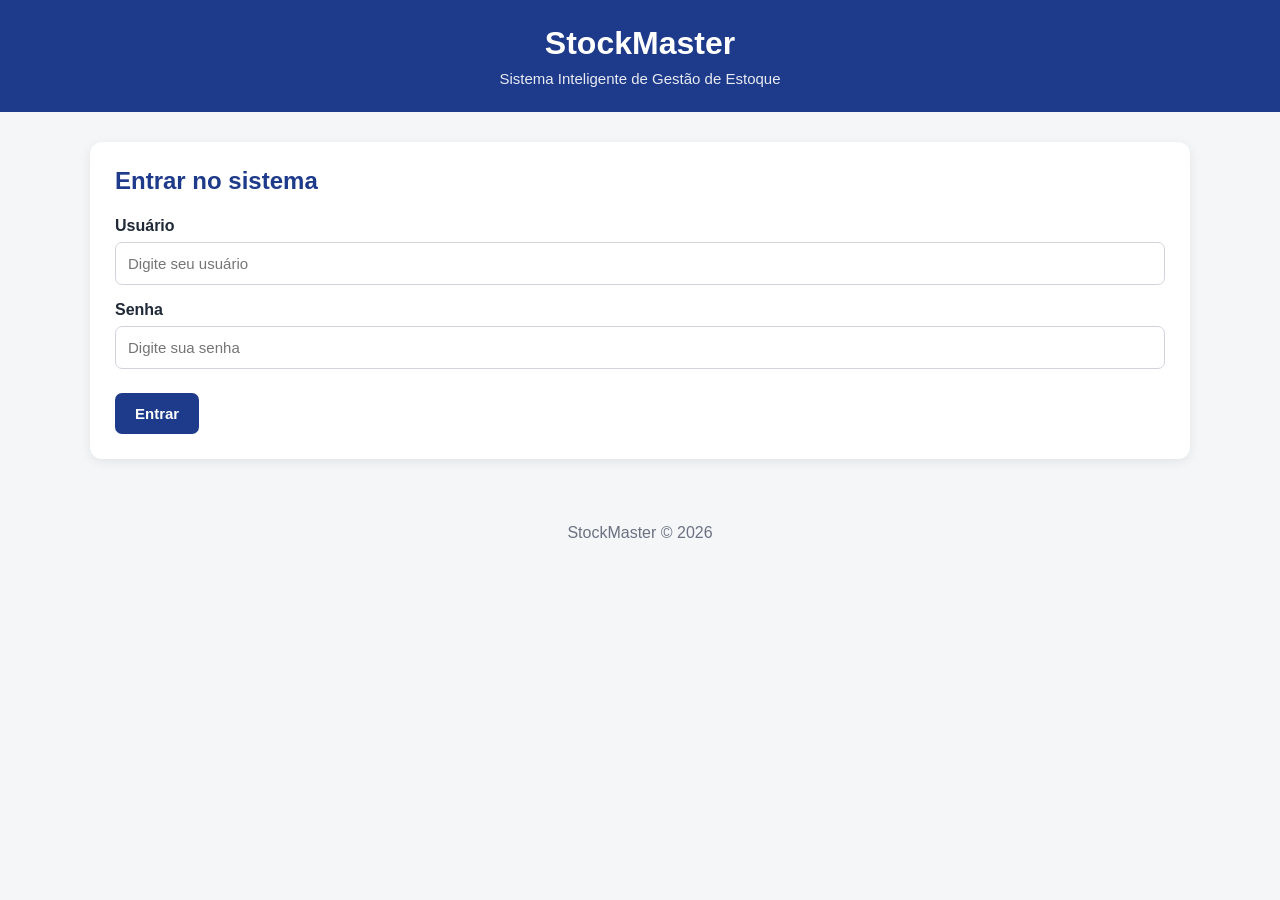
==== index.html @ a63d7cd3 "Atualizar o index.html" ====
<!DOCTYPE html><html lang="pt-BR">
<head>
    <meta charset="UTF-8">
    <meta name="viewport" content="width=device-width, initial-scale=1.0">
    <title>StockMaster - Dashboard</title>
    <link rel="stylesheet" href="style.css"><script>
    // Verificar se o usuário está logado
    if (localStorage.getItem("usuarioLogado") !== "true") {
        window.location.href = "login.html";
    }
</script>

</head><body><header>
    <div>
        <h1>StockMaster</h1>
        <p>Sistema Inteligente de Gestão de Estoque</p>
    </div>
</header><main><section class="dashboard">
    <h2>Dashboard</h2>

    <div class="cards">

        <div class="card">
            <h3>Produtos</h3>
            <p id="totalProdutos">0</p>
        </div>

        <div class="card">
            <h3>Estoque baixo</h3>
            <p id="estoqueBaixo">0</p>
        </div>

        <div class="card">
            <h3>Alertas</h3>
            <p id="totalAlertas">0</p>
        </div>

    </div>
</section>

<section class="menu">

    <h2>Gestão de Estoque</h2>

    <div class="menu-grid">

        <button onclick="window.location.href='cadastro-produtos.html'">
            <span>📦</span>
            <strong>Cadastro de Produtos</strong>
            <small>Cadastre e gerencie produtos</small>
        </button>

        <button onclick="window.location.href='entrada-estoque.html'">
            <span>📥</span>
            <strong>Entrada de Estoque</strong>
            <small>Registre produtos recebidos</small>
        </button>

        <button onclick="window.location.href='saida-estoque.html'">
            <span>📤</span>
            <strong>Saída de Estoque</strong>
            <small>Registre produtos retirados</small>
        </button>

        <button onclick="window.location.href='alertas.html'">
            <span>⚠️</span>
            <strong>Alertas</strong>
            <small>Consulte os alertas do estoque</small>
        </button>

        <button onclick="window.location.href='inventario.html'">
            <span>📋</span>
            <strong>Consulta de Inventário</strong>
            <small>Consulte todos os produtos</small>
        </button>

    </div>

</section>

</main><footer>
    <p>StockMaster © 2026</p>
</footer><script src="script.js"></script></body>
</html>
---- style.css ----
* {
    box-sizing: border-box;
    margin: 0;
    padding: 0;
}

body {
    font-family: Arial, sans-serif;
    background: #f4f6f8;
    color: #1f2937;
    min-height: 100vh;
}

header {
    background: #1e3a8a;
    color: white;
    padding: 25px 20px;
    text-align: center;
}

header h1 {
    font-size: 32px;
    margin-bottom: 8px;
}

header p {
    font-size: 15px;
    opacity: 0.9;
}

main {
    width: 92%;
    max-width: 1100px;
    margin: 30px auto;
}

.dashboard h2,
.menu h2 {
    margin-bottom: 18px;
    color: #1e3a8a;
}

.cards {
    display: grid;
    grid-template-columns: repeat(3, 1fr);
    gap: 18px;
    margin-bottom: 35px;
}

.card {
    background: white;
    padding: 25px;
    border-radius: 12px;
    box-shadow: 0 3px 12px rgba(0, 0, 0, 0.08);
    text-align: center;
}

.card h3 {
    font-size: 16px;
    margin-bottom: 12px;
}

.card p {
    font-size: 32px;
    font-weight: bold;
    color: #1e3a8a;
}

.menu-grid {
    display: grid;
    grid-template-columns: repeat(2, 1fr);
    gap: 18px;
}

.menu-grid button {
    background: white;
    border: none;
    border-radius: 12px;
    padding: 22px;
    text-align: left;
    cursor: pointer;
    box-shadow: 0 3px 12px rgba(0, 0, 0, 0.08);
    transition: transform 0.2s, box-shadow 0.2s;
}

.menu-grid button:hover {
    transform: translateY(-3px);
    box-shadow: 0 6px 16px rgba(0, 0, 0, 0.12);
}

.menu-grid span {
    display: block;
    font-size: 28px;
    margin-bottom: 10px;
}

.menu-grid strong {
    display: block;
    color: #1e3a8a;
    font-size: 17px;
    margin-bottom: 6px;
}

.menu-grid small {
    color: #6b7280;
    font-size: 13px;
}

.form-container {
    background: white;
    padding: 25px;
    border-radius: 12px;
    box-shadow: 0 3px 12px rgba(0, 0, 0, 0.08);
}

.form-container h2 {
    color: #1e3a8a;
    margin-bottom: 22px;
}

.form-group {
    margin-bottom: 16px;
}

.form-group label {
    display: block;
    font-weight: bold;
    margin-bottom: 7px;
}

.form-group input,
.form-group select {
    width: 100%;
    padding: 12px;
    border: 1px solid #d1d5db;
    border-radius: 7px;
    font-size: 15px;
}

.btn {
    border: none;
    border-radius: 7px;
    padding: 12px 20px;
    cursor: pointer;
    font-size: 15px;
    font-weight: bold;
    margin-right: 8px;
    margin-top: 8px;
}

.btn-primary {
    background: #1e3a8a;
    color: white;
}

.btn-secondary {
    background: #6b7280;
    color: white;
}

.btn-danger {
    background: #dc2626;
    color: white;
}

.table-container {
    background: white;
    border-radius: 12px;
    padding: 20px;
    overflow-x: auto;
    box-shadow: 0 3px 12px rgba(0, 0, 0, 0.08);
}

table {
    width: 100%;
    border-collapse: collapse;
}

th,
td {
    padding: 12px;
    border-bottom: 1px solid #e5e7eb;
    text-align: left;
}

th {
    background: #eff6ff;
    color: #1e3a8a;
}

.alert {
    padding: 15px;
    border-radius: 8px;
    margin-bottom: 12px;
    background: #fef3c7;
    border-left: 5px solid #f59e0b;
}

.back {
    display: inline-block;
    margin-bottom: 20px;
    color: #1e3a8a;
    font-weight: bold;
    text-decoration: none;
}

footer {
    text-align: center;
    padding: 25px;
    margin-top: 40px;
    color: #6b7280;
}

@media (max-width: 700px) {

    header h1 {
        font-size: 26px;
    }

    .cards {
        grid-template-columns: 1fr;
    }

    .menu-grid {
        grid-template-columns: 1fr;
    }

    main {
        width: 94%;
    }
}
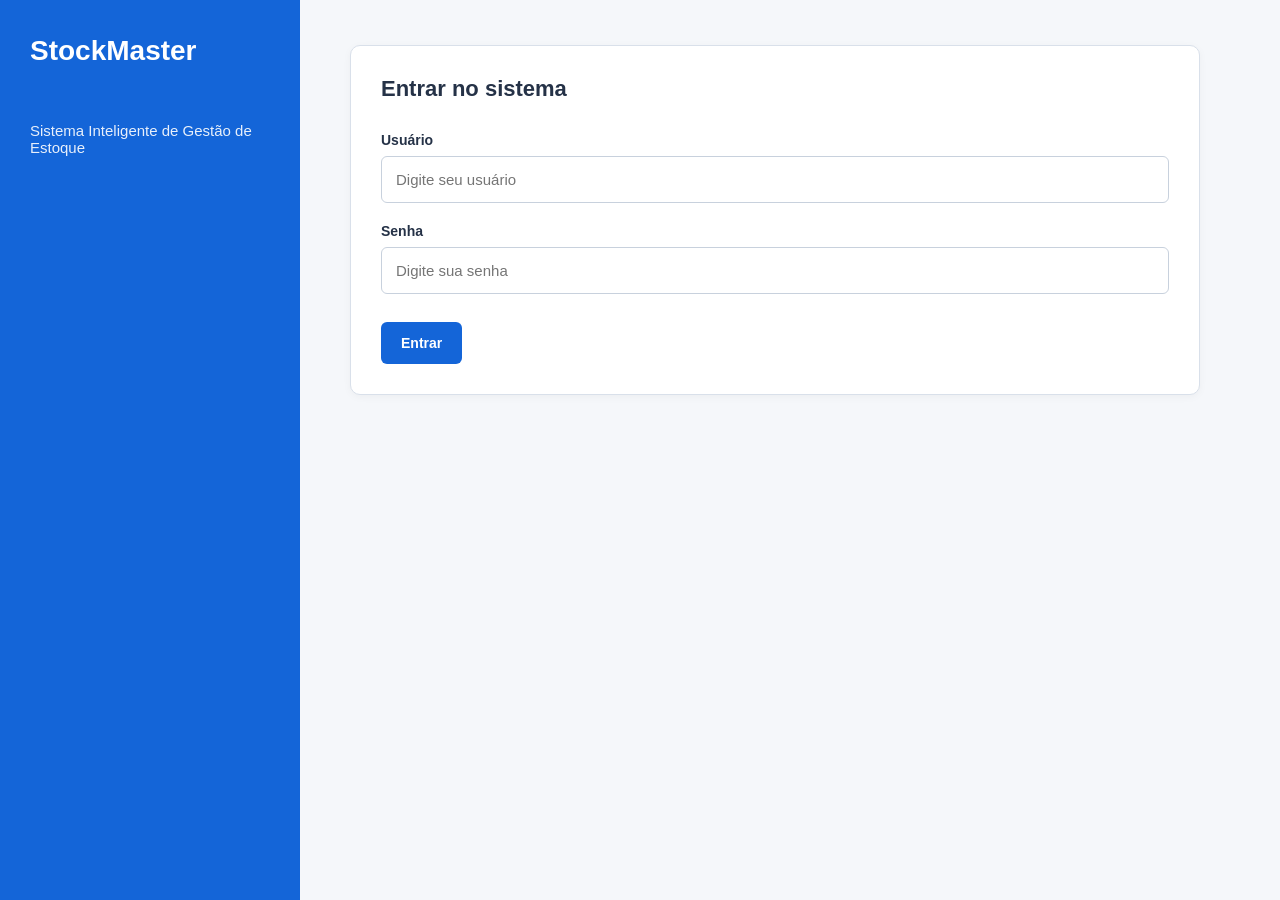
==== commit 5422f1c1: "Atualizar o index.html" ====
--- a/index.html
+++ b/index.html
@@ -1,84 +1,107 @@
- <!DOCTYPE html><html lang="pt-BR">
+<!DOCTYPE html>
+<html lang="pt-BR">
 <head>
     <meta charset="UTF-8">
     <meta name="viewport" content="width=device-width, initial-scale=1.0">
     <title>StockMaster - Dashboard</title>
-    <link rel="stylesheet" href="style.css"><script>
-    // Verificar se o usuário está logado
-    if (localStorage.getItem("usuarioLogado") !== "true") {
-        window.location.href = "login.html";
-    }
-</script>
+    <link rel="stylesheet" href="style.css">
 
-</head><body><header>
-    <div>
-        <h1>StockMaster</h1>
-        <p>Sistema Inteligente de Gestão de Estoque</p>
-    </div>
-</header><main><section class="dashboard">
-    <h2>Dashboard</h2>
+    <script>
+        if (localStorage.getItem("usuarioLogado") !== "true") {
+            window.location.href = "login.html";
+        }
+    </script>
+</head>
 
-    <div class="cards">
+<body>
 
-        <div class="card">
-            <h3>Produtos</h3>
-            <p id="totalProdutos">0</p>
+<header>
+    <h1>StockMaster</h1>
+
+    <nav>
+        <p>⌂ &nbsp; Dashboard</p>
+        <p>▣ &nbsp; Produtos</p>
+        <p>↕ &nbsp; Movimentações</p>
+        <p>▥ &nbsp; Relatórios</p>
+        <p>♙ &nbsp; Usuários</p>
+        <p>↪ &nbsp; Sair</p>
+    </nav>
+</header>
+
+<main>
+
+    <section class="dashboard">
+
+        <h2>Dashboard</h2>
+
+        <div class="cards">
+
+            <div class="card">
+                <h3>Produtos</h3>
+                <p id="totalProdutos">0</p>
+            </div>
+
+            <div class="card">
+                <h3>Estoque baixo</h3>
+                <p id="estoqueBaixo">0</p>
+            </div>
+
+            <div class="card">
+                <h3>Alertas</h3>
+                <p id="totalAlertas">0</p>
+            </div>
+
         </div>
 
-        <div class="card">
-            <h3>Estoque baixo</h3>
-            <p id="estoqueBaixo">0</p>
+    </section>
+
+    <section class="menu">
+
+        <h2>Gestão de Estoque</h2>
+
+        <div class="menu-grid">
+
+            <button onclick="window.location.href='cadastro-produtos.html'">
+                <span>📦</span>
+                <strong>Cadastro de Produtos</strong>
+                <small>Cadastre e gerencie produtos</small>
+            </button>
+
+            <button onclick="window.location.href='entrada-estoque.html'">
+                <span>📥</span>
+                <strong>Entrada de Estoque</strong>
+                <small>Registre produtos recebidos</small>
+            </button>
+
+            <button onclick="window.location.href='saida-estoque.html'">
+                <span>📤</span>
+                <strong>Saída de Estoque</strong>
+                <small>Registre produtos retirados</small>
+            </button>
+
+            <button onclick="window.location.href='alertas.html'">
+                <span>⚠️</span>
+                <strong>Alertas</strong>
+                <small>Consulte os alertas do estoque</small>
+            </button>
+
+            <button onclick="window.location.href='inventario.html'">
+                <span>📋</span>
+                <strong>Consulta de Inventário</strong>
+                <small>Consulte todos os produtos</small>
+            </button>
+
         </div>
 
-        <div class="card">
-            <h3>Alertas</h3>
-            <p id="totalAlertas">0</p>
-        </div>
+    </section>
 
-    </div>
-</section>
+</main>
 
-<section class="menu">
+<footer>
+    <p>StockMaster © 2026</p>
+</footer>
 
-    <h2>Gestão de Estoque</h2>
+<script src="script.js"></script>
 
-    <div class="menu-grid">
-
-        <button onclick="window.location.href='cadastro-produtos.html'">
-            <span>📦</span>
-            <strong>Cadastro de Produtos</strong>
-            <small>Cadastre e gerencie produtos</small>
-        </button>
-
-        <button onclick="window.location.href='entrada-estoque.html'">
-            <span>📥</span>
-            <strong>Entrada de Estoque</strong>
-            <small>Registre produtos recebidos</small>
-        </button>
-
-        <button onclick="window.location.href='saida-estoque.html'">
-            <span>📤</span>
-            <strong>Saída de Estoque</strong>
-            <small>Registre produtos retirados</small>
-        </button>
-
-        <button onclick="window.location.href='alertas.html'">
-            <span>⚠️</span>
-            <strong>Alertas</strong>
-            <small>Consulte os alertas do estoque</small>
-        </button>
-
-        <button onclick="window.location.href='inventario.html'">
-            <span>📋</span>
-            <strong>Consulta de Inventário</strong>
-            <small>Consulte todos os produtos</small>
-        </button>
-
-    </div>
-
-</section>
-
-</main><footer>
-    <p>StockMaster © 2026</p>
-</footer><script src="script.js"></script></body>
+</body>
 </html>
--- a/style.css
+++ b/style.css
@@ -1,3 +1,7 @@
+/* =========================
+   CONFIGURAÇÕES GERAIS
+========================= */
+
 * {
     box-sizing: border-box;
     margin: 0;
@@ -6,21 +10,30 @@
 
 body {
     font-family: Arial, sans-serif;
-    background: #f4f6f8;
-    color: #1f2937;
+    background: #F5F7FA;
+    color: #253247;
     min-height: 100vh;
 }
 
+/* =========================
+   MENU LATERAL
+========================= */
+
 header {
-    background: #1e3a8a;
-    color: white;
-    padding: 25px 20px;
-    text-align: center;
+    position: fixed;
+    left: 0;
+    top: 0;
+    width: 300px;
+    height: 100vh;
+    background: #1465D8;
+    color: #FFFFFF;
+    padding: 35px 30px;
+    text-align: left;
 }
 
 header h1 {
-    font-size: 32px;
-    margin-bottom: 8px;
+    font-size: 28px;
+    margin-bottom: 55px;
 }
 
 header p {
@@ -28,147 +41,207 @@
     opacity: 0.9;
 }
 
+/* =========================
+   CONTEÚDO PRINCIPAL
+========================= */
+
 main {
-    width: 92%;
-    max-width: 1100px;
-    margin: 30px auto;
-}
+    margin-left: 300px;
+    width: calc(100% - 300px);
+    min-height: calc(100vh - 72px);
+    padding: 45px 50px;
+}
+
+/* =========================
+   TÍTULOS
+========================= */
 
 .dashboard h2,
-.menu h2 {
-    margin-bottom: 18px;
-    color: #1e3a8a;
-}
+.menu h2,
+.form-container h2,
+.table-container h2 {
+    color: #253247;
+    font-size: 30px;
+    margin-bottom: 25px;
+}
+
+/* =========================
+   DASHBOARD
+========================= */
 
 .cards {
     display: grid;
     grid-template-columns: repeat(3, 1fr);
-    gap: 18px;
-    margin-bottom: 35px;
+    gap: 20px;
+    margin-bottom: 40px;
 }
 
 .card {
-    background: white;
-    padding: 25px;
-    border-radius: 12px;
-    box-shadow: 0 3px 12px rgba(0, 0, 0, 0.08);
-    text-align: center;
+    background: #FFFFFF;
+    padding: 28px;
+    border-radius: 10px;
+    border: 1px solid #D9E0EA;
+    box-shadow: 0 2px 8px rgba(0, 0, 0, 0.04);
+    text-align: left;
 }
 
 .card h3 {
     font-size: 16px;
-    margin-bottom: 12px;
+    margin-bottom: 15px;
+    color: #68758A;
 }
 
 .card p {
     font-size: 32px;
     font-weight: bold;
-    color: #1e3a8a;
-}
+    color: #1465D8;
+}
+
+/* =========================
+   MENU DO DASHBOARD
+========================= */
 
 .menu-grid {
     display: grid;
     grid-template-columns: repeat(2, 1fr);
-    gap: 18px;
+    gap: 20px;
 }
 
 .menu-grid button {
-    background: white;
-    border: none;
-    border-radius: 12px;
-    padding: 22px;
+    background: #FFFFFF;
+    border: 1px solid #D9E0EA;
+    border-radius: 10px;
+    padding: 25px;
     text-align: left;
     cursor: pointer;
-    box-shadow: 0 3px 12px rgba(0, 0, 0, 0.08);
-    transition: transform 0.2s, box-shadow 0.2s;
+    box-shadow: 0 2px 8px rgba(0, 0, 0, 0.04);
+    transition: 0.2s;
 }
 
 .menu-grid button:hover {
-    transform: translateY(-3px);
-    box-shadow: 0 6px 16px rgba(0, 0, 0, 0.12);
+    transform: translateY(-2px);
+    box-shadow: 0 5px 14px rgba(0, 0, 0, 0.08);
 }
 
 .menu-grid span {
     display: block;
     font-size: 28px;
-    margin-bottom: 10px;
+    margin-bottom: 12px;
 }
 
 .menu-grid strong {
     display: block;
-    color: #1e3a8a;
+    color: #253247;
     font-size: 17px;
-    margin-bottom: 6px;
+    margin-bottom: 7px;
 }
 
 .menu-grid small {
-    color: #6b7280;
+    color: #68758A;
     font-size: 13px;
 }
 
+/* =========================
+   FORMULÁRIOS
+========================= */
+
 .form-container {
-    background: white;
-    padding: 25px;
-    border-radius: 12px;
-    box-shadow: 0 3px 12px rgba(0, 0, 0, 0.08);
+    background: #FFFFFF;
+    padding: 30px;
+    border-radius: 10px;
+    border: 1px solid #D9E0EA;
+    box-shadow: 0 2px 8px rgba(0, 0, 0, 0.04);
+    max-width: 850px;
 }
 
 .form-container h2 {
-    color: #1e3a8a;
-    margin-bottom: 22px;
+    font-size: 22px;
+    margin-bottom: 30px;
 }
 
 .form-group {
-    margin-bottom: 16px;
+    margin-bottom: 20px;
 }
 
 .form-group label {
     display: block;
-    font-weight: bold;
-    margin-bottom: 7px;
+    font-size: 14px;
+    font-weight: 600;
+    margin-bottom: 8px;
+    color: #253247;
 }
 
 .form-group input,
 .form-group select {
     width: 100%;
-    padding: 12px;
-    border: 1px solid #d1d5db;
-    border-radius: 7px;
+    padding: 14px;
+    border: 1px solid #C8D1DD;
+    border-radius: 6px;
+    background: #FFFFFF;
     font-size: 15px;
-}
+    color: #253247;
+}
+
+.form-group input:focus,
+.form-group select:focus {
+    outline: none;
+    border-color: #1465D8;
+}
+
+/* =========================
+   BOTÕES
+========================= */
 
 .btn {
     border: none;
-    border-radius: 7px;
-    padding: 12px 20px;
+    border-radius: 6px;
+    padding: 13px 20px;
     cursor: pointer;
-    font-size: 15px;
-    font-weight: bold;
+    font-size: 14px;
+    font-weight: 700;
     margin-right: 8px;
     margin-top: 8px;
 }
 
 .btn-primary {
-    background: #1e3a8a;
-    color: white;
+    background: #1465D8;
+    color: #FFFFFF;
+}
+
+.btn-primary:hover {
+    background: #0F55B8;
 }
 
 .btn-secondary {
-    background: #6b7280;
-    color: white;
+    background: #68758A;
+    color: #FFFFFF;
+}
+
+.btn-secondary:hover {
+    background: #536174;
 }
 
 .btn-danger {
-    background: #dc2626;
-    color: white;
-}
+    background: #D64545;
+    color: #FFFFFF;
+}
+
+.btn-danger:hover {
+    background: #B93636;
+}
+
+/* =========================
+   TABELAS
+========================= */
 
 .table-container {
-    background: white;
-    border-radius: 12px;
-    padding: 20px;
+    background: #FFFFFF;
+    border-radius: 10px;
+    padding: 25px;
     overflow-x: auto;
-    box-shadow: 0 3px 12px rgba(0, 0, 0, 0.08);
+    border: 1px solid #D9E0EA;
+    box-shadow: 0 2px 8px rgba(0, 0, 0, 0.04);
+    max-width: 900px;
 }
 
 table {
@@ -178,54 +251,27 @@
 
 th,
 td {
-    padding: 12px;
-    border-bottom: 1px solid #e5e7eb;
-    text-align: left;
+    padding: 16px 12px;
+    border-bottom: 1px solid #E5E9EF;
+    text-align: left;
+    white-space: nowrap;
 }
 
 th {
-    background: #eff6ff;
-    color: #1e3a8a;
-}
+    background: #F5F7FA;
+    color: #68758A;
+    font-size: 14px;
+}
+
+td {
+    font-size: 15px;
+    color: #253247;
+}
+
+/* =========================
+   ALERTAS
+========================= */
 
 .alert {
     padding: 15px;
-    border-radius: 8px;
-    margin-bottom: 12px;
-    background: #fef3c7;
-    border-left: 5px solid #f59e0b;
-}
-
-.back {
-    display: inline-block;
-    margin-bottom: 20px;
-    color: #1e3a8a;
-    font-weight: bold;
-    text-decoration: none;
-}
-
-footer {
-    text-align: center;
-    padding: 25px;
-    margin-top: 40px;
-    color: #6b7280;
-}
-
-@media (max-width: 700px) {
-
-    header h1 {
-        font-size: 26px;
-    }
-
-    .cards {
-        grid-template-columns: 1fr;
-    }
-
-    .menu-grid {
-        grid-template-columns: 1fr;
-    }
-
-    main {
-        width: 94%;
-    }
-}+    border-radius: 
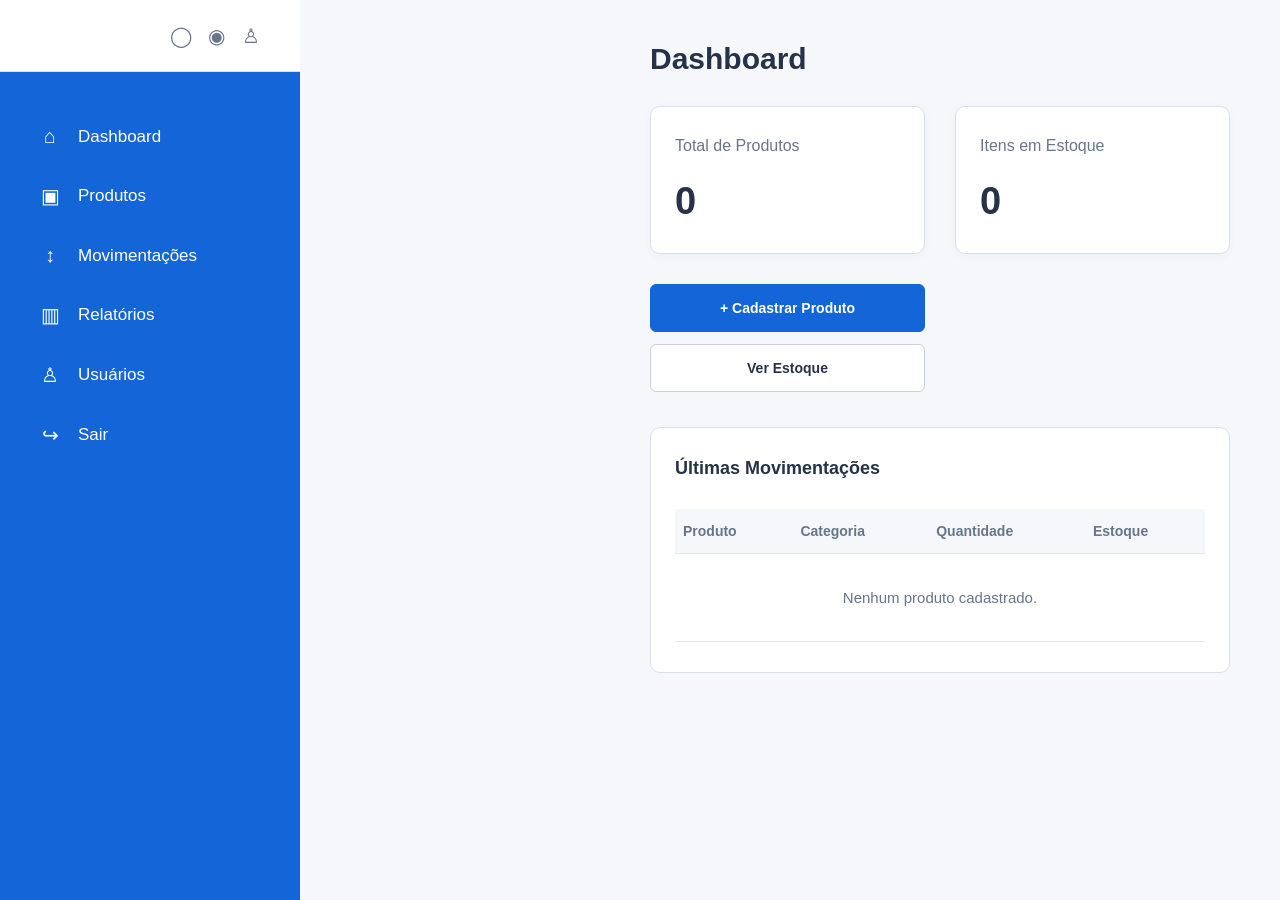
==== commit 39babb8c: "Atualizar o index.html" ====
--- a/index.html
+++ b/index.html
@@ -1,107 +1,605 @@
 <!DOCTYPE html>
 <html lang="pt-BR">
+
 <head>
     <meta charset="UTF-8">
     <meta name="viewport" content="width=device-width, initial-scale=1.0">
+
     <title>StockMaster - Dashboard</title>
+
     <link rel="stylesheet" href="style.css">
 
-    <script>
-        if (localStorage.getItem("usuarioLogado") !== "true") {
-            window.location.href = "login.html";
-        }
-    </script>
+    <style>
+        * {
+            box-sizing: border-box;
+        }
+
+        body {
+            margin: 0;
+            font-family: Arial, sans-serif;
+            background: #F5F7FA;
+            color: #253247;
+        }
+
+        .app {
+            display: flex;
+            min-height: 100vh;
+        }
+
+        /* MENU LATERAL */
+
+        .sidebar {
+            width: 300px;
+            min-height: 100vh;
+            background: #1465D8;
+            color: white;
+            padding: 30px 0;
+            position: fixed;
+            left: 0;
+            top: 0;
+            bottom: 0;
+        }
+
+        .logo {
+            font-size: 28px;
+            font-weight: 700;
+            padding: 0 40px;
+            margin-bottom: 45px;
+        }
+
+        .sidebar-menu {
+            display: flex;
+            flex-direction: column;
+        }
+
+        .sidebar-button {
+            width: 100%;
+            padding: 18px 40px;
+            border: none;
+            background: transparent;
+            color: white;
+            text-align: left;
+            font-size: 17px;
+            cursor: pointer;
+            display: flex;
+            align-items: center;
+            gap: 18px;
+        }
+
+        .sidebar-button:hover {
+            background: rgba(255, 255, 255, 0.15);
+        }
+
+        .sidebar-icon {
+            width: 20px;
+            text-align: center;
+            font-size: 20px;
+        }
+
+        /* ÁREA PRINCIPAL */
+
+        .content {
+            margin-left: 300px;
+            width: calc(100% - 300px);
+            min-height: 100vh;
+        }
+
+        .topbar {
+            height: 72px;
+            background: white;
+            border-bottom: 1px solid #D9E0EA;
+            display: flex;
+            justify-content: flex-end;
+            align-items: center;
+            padding: 0 40px;
+            color: #68758A;
+            font-size: 20px;
+        }
+
+        .main-content {
+            padding: 42px 50px;
+            max-width: 1250px;
+        }
+
+        .page-title {
+            font-size: 30px;
+            font-weight: 700;
+            margin: 0 0 30px;
+        }
+
+        /* CARDS */
+
+        .dashboard-grid {
+            display: grid;
+            grid-template-columns: repeat(2, 1fr);
+            gap: 30px;
+            margin-bottom: 35px;
+        }
+
+        .card {
+            background: white;
+            border: 1px solid #D9E0EA;
+            border-radius: 10px;
+            padding: 30px 24px;
+        }
+
+        .card-title {
+            color: #68758A;
+            font-size: 16px;
+            margin-bottom: 25px;
+        }
+
+        .card-value {
+            font-size: 38px;
+            font-weight: 700;
+        }
+
+        .actions {
+            display: flex;
+            flex-direction: column;
+            gap: 12px;
+            justify-content: center;
+        }
+
+        .action-button {
+            width: 100%;
+            min-height: 48px;
+            border-radius: 6px;
+            padding: 12px 18px;
+            font-size: 14px;
+            font-weight: 700;
+            cursor: pointer;
+        }
+
+        .primary {
+            background: #1465D8;
+            color: white;
+            border: 1px solid #1465D8;
+        }
+
+        .secondary {
+            background: white;
+            color: #253247;
+            border: 1px solid #C8D1DD;
+        }
+
+        .action-button:hover {
+            opacity: 0.9;
+        }
+
+        /* MOVIMENTAÇÕES */
+
+        .movements {
+            background: white;
+            border: 1px solid #D9E0EA;
+            border-radius: 10px;
+            padding: 30px 24px;
+        }
+
+        .movements h2 {
+            font-size: 18px;
+            margin: 0 0 30px;
+        }
+
+        .movement-table {
+            width: 100%;
+            border-collapse: collapse;
+        }
+
+        .movement-table th {
+            color: #68758A;
+            font-size: 14px;
+            text-align: left;
+            padding: 14px 8px;
+            border-bottom: 1px solid #E5E9EF;
+        }
+
+        .movement-table td {
+            font-size: 15px;
+            padding: 18px 8px;
+            border-bottom: 1px solid #E5E9EF;
+        }
+
+        .empty {
+            color: #68758A;
+            text-align: center;
+            padding: 35px !important;
+        }
+
+        /* RESPONSIVO */
+
+        @media (max-width: 800px) {
+
+            .sidebar {
+                width: 220px;
+            }
+
+            .logo {
+                padding: 0 25px;
+            }
+
+            .sidebar-button {
+                padding: 16px 25px;
+            }
+
+            .content {
+                margin-left: 220px;
+                width: calc(100% - 220px);
+            }
+
+            .main-content {
+                padding: 30px 20px;
+            }
+
+            .dashboard-grid {
+                grid-template-columns: 1fr;
+            }
+        }
+
+        @media (max-width: 600px) {
+
+            .app {
+                display: block;
+            }
+
+            .sidebar {
+                position: relative;
+                width: 100%;
+                min-height: auto;
+            }
+
+            .sidebar-menu {
+                flex-direction: row;
+                flex-wrap: wrap;
+            }
+
+            .sidebar-button {
+                width: 50%;
+            }
+
+            .content {
+                margin-left: 0;
+                width: 100%;
+            }
+
+            .topbar {
+                display: none;
+            }
+
+            .main-content {
+                padding: 25px 15px;
+            }
+
+            .movement-table {
+                min-width: 650px;
+            }
+
+            .movements {
+                overflow-x: auto;
+            }
+        }
+    </style>
 </head>
 
 <body>
 
-<header>
-    <h1>StockMaster</h1>
-
-    <nav>
-        <p>⌂ &nbsp; Dashboard</p>
-        <p>▣ &nbsp; Produtos</p>
-        <p>↕ &nbsp; Movimentações</p>
-        <p>▥ &nbsp; Relatórios</p>
-        <p>♙ &nbsp; Usuários</p>
-        <p>↪ &nbsp; Sair</p>
-    </nav>
-</header>
-
-<main>
-
-    <section class="dashboard">
-
-        <h2>Dashboard</h2>
-
-        <div class="cards">
-
-            <div class="card">
-                <h3>Produtos</h3>
-                <p id="totalProdutos">0</p>
-            </div>
-
-            <div class="card">
-                <h3>Estoque baixo</h3>
-                <p id="estoqueBaixo">0</p>
-            </div>
-
-            <div class="card">
-                <h3>Alertas</h3>
-                <p id="totalAlertas">0</p>
-            </div>
-
+<div class="app">
+
+    <!-- MENU LATERAL -->
+
+    <aside class="sidebar">
+
+        <div class="logo">
+            StockMaster
         </div>
 
-    </section>
-
-    <section class="menu">
-
-        <h2>Gestão de Estoque</h2>
-
-        <div class="menu-grid">
-
-            <button onclick="window.location.href='cadastro-produtos.html'">
-                <span>📦</span>
-                <strong>Cadastro de Produtos</strong>
-                <small>Cadastre e gerencie produtos</small>
+        <nav class="sidebar-menu">
+
+            <button
+                class="sidebar-button"
+                type="button"
+                onclick="window.location.href='index.html'">
+
+                <span class="sidebar-icon">⌂</span>
+                <span>Dashboard</span>
+
             </button>
 
-            <button onclick="window.location.href='entrada-estoque.html'">
-                <span>📥</span>
-                <strong>Entrada de Estoque</strong>
-                <small>Registre produtos recebidos</small>
+            <button
+                class="sidebar-button"
+                type="button"
+                onclick="window.location.href='cadastro-produtos.html'">
+
+                <span class="sidebar-icon">▣</span>
+                <span>Produtos</span>
+
             </button>
 
-            <button onclick="window.location.href='saida-estoque.html'">
-                <span>📤</span>
-                <strong>Saída de Estoque</strong>
-                <small>Registre produtos retirados</small>
+            <button
+                class="sidebar-button"
+                type="button"
+                onclick="window.location.href='entrada-estoque.html'">
+
+                <span class="sidebar-icon">↕</span>
+                <span>Movimentações</span>
+
             </button>
 
-            <button onclick="window.location.href='alertas.html'">
-                <span>⚠️</span>
-                <strong>Alertas</strong>
-                <small>Consulte os alertas do estoque</small>
+            <button
+                class="sidebar-button"
+                type="button"
+                onclick="window.location.href='alertas.html'">
+
+                <span class="sidebar-icon">▥</span>
+                <span>Relatórios</span>
+
             </button>
 
-            <button onclick="window.location.href='inventario.html'">
-                <span>📋</span>
-                <strong>Consulta de Inventário</strong>
-                <small>Consulte todos os produtos</small>
+            <button
+                class="sidebar-button"
+                type="button"
+                onclick="window.location.href='inventario.html'">
+
+                <span class="sidebar-icon">♙</span>
+                <span>Usuários</span>
+
             </button>
 
-        </div>
-
-    </section>
-
-</main>
-
-<footer>
-    <p>StockMaster © 2026</p>
-</footer>
+            <button
+                class="sidebar-button"
+                type="button"
+                onclick="sairSistema()">
+
+                <span class="sidebar-icon">↪</span>
+                <span>Sair</span>
+
+            </button>
+
+        </nav>
+
+    </aside>
+
+
+    <!-- CONTEÚDO -->
+
+    <div class="content">
+
+        <header class="topbar">
+            ◯ &nbsp; ◉ &nbsp; ♙
+        </header>
+
+
+        <main class="main-content">
+
+            <h1 class="page-title">
+                Dashboard
+            </h1>
+
+
+            <!-- CARDS -->
+
+            <section class="dashboard-grid">
+
+                <div class="card">
+
+                    <div class="card-title">
+                        Total de Produtos
+                    </div>
+
+                    <div
+                        class="card-value"
+                        id="totalProdutos">
+                        0
+                    </div>
+
+                </div>
+
+
+                <div class="card">
+
+                    <div class="card-title">
+                        Itens em Estoque
+                    </div>
+
+                    <div
+                        class="card-value"
+                        id="itensEstoque">
+                        0
+                    </div>
+
+                </div>
+
+
+                <div class="actions">
+
+                    <button
+                        class="action-button primary"
+                        type="button"
+                        onclick="window.location.href='cadastro-produtos.html'">
+
+                        + Cadastrar Produto
+
+                    </button>
+
+
+                    <button
+                        class="action-button secondary"
+                        type="button"
+                        onclick="window.location.href='inventario.html'">
+
+                        Ver Estoque
+
+                    </button>
+
+                </div>
+
+            </section>
+
+
+            <!-- ÚLTIMAS MOVIMENTAÇÕES -->
+
+            <section class="movements">
+
+                <h2>
+                    Últimas Movimentações
+                </h2>
+
+                <table class="movement-table">
+
+                    <thead>
+
+                        <tr>
+
+                            <th>Produto</th>
+
+                            <th>Categoria</th>
+
+                            <th>Quantidade</th>
+
+                            <th>Estoque</th>
+
+                        </tr>
+
+                    </thead>
+
+                    <tbody id="tabelaMovimentacoes">
+
+                        <tr>
+                            <td
+                                colspan="4"
+                                class="empty">
+
+                                Nenhum produto cadastrado.
+
+                            </td>
+                        </tr>
+
+                    </tbody>
+
+                </table>
+
+            </section>
+
+        </main>
+
+    </div>
+
+</div>
+
 
 <script src="script.js"></script>
+
+<script>
+
+    function atualizarDashboardVisual() {
+
+        const produtos =
+            JSON.parse(
+                localStorage.getItem("produtos")
+            ) || [];
+
+
+        const totalProdutos =
+            document.getElementById(
+                "totalProdutos"
+            );
+
+        const itensEstoque =
+            document.getElementById(
+                "itensEstoque"
+            );
+
+        const tabela =
+            document.getElementById(
+                "tabelaMovimentacoes"
+            );
+
+
+        if (totalProdutos) {
+
+            totalProdutos.textContent =
+                produtos.length;
+        }
+
+
+        if (itensEstoque) {
+
+            const total =
+                produtos.reduce(
+                    (soma, produto) =>
+                        soma +
+                        Number(produto.quantidade || 0),
+                    0
+                );
+
+            itensEstoque.textContent =
+                total;
+        }
+
+
+        if (tabela) {
+
+            if (produtos.length === 0) {
+
+                tabela.innerHTML = `
+                    <tr>
+                        <td
+                            colspan="4"
+                            class="empty">
+
+                            Nenhum produto cadastrado.
+
+                        </td>
+                    </tr>
+                `;
+
+                return;
+            }
+
+
+            tabela.innerHTML = "";
+
+
+            produtos.slice(-5).reverse().forEach(
+                produto => {
+
+                    tabela.innerHTML += `
+                        <tr>
+
+                            <td>
+                                ${produto.nome}
+                            </td>
+
+                            <td>
+                                ${produto.categoria}
+                            </td>
+
+                            <td>
+                                ${produto.quantidade}
+                            </td>
+
+                            <td>
+                                ${produto.estoqueMinimo}
+                            </td>
+
+                        </tr>
+                    `;
+                }
+            );
+        }
+    }
+
+
+    document.addEventListener(
+        "DOMContentLoaded",
+        function () {
+
+            atualizarDashboardVisual();
+
+        }
+    );
+
+</script>
 
 </body>
 </html>
